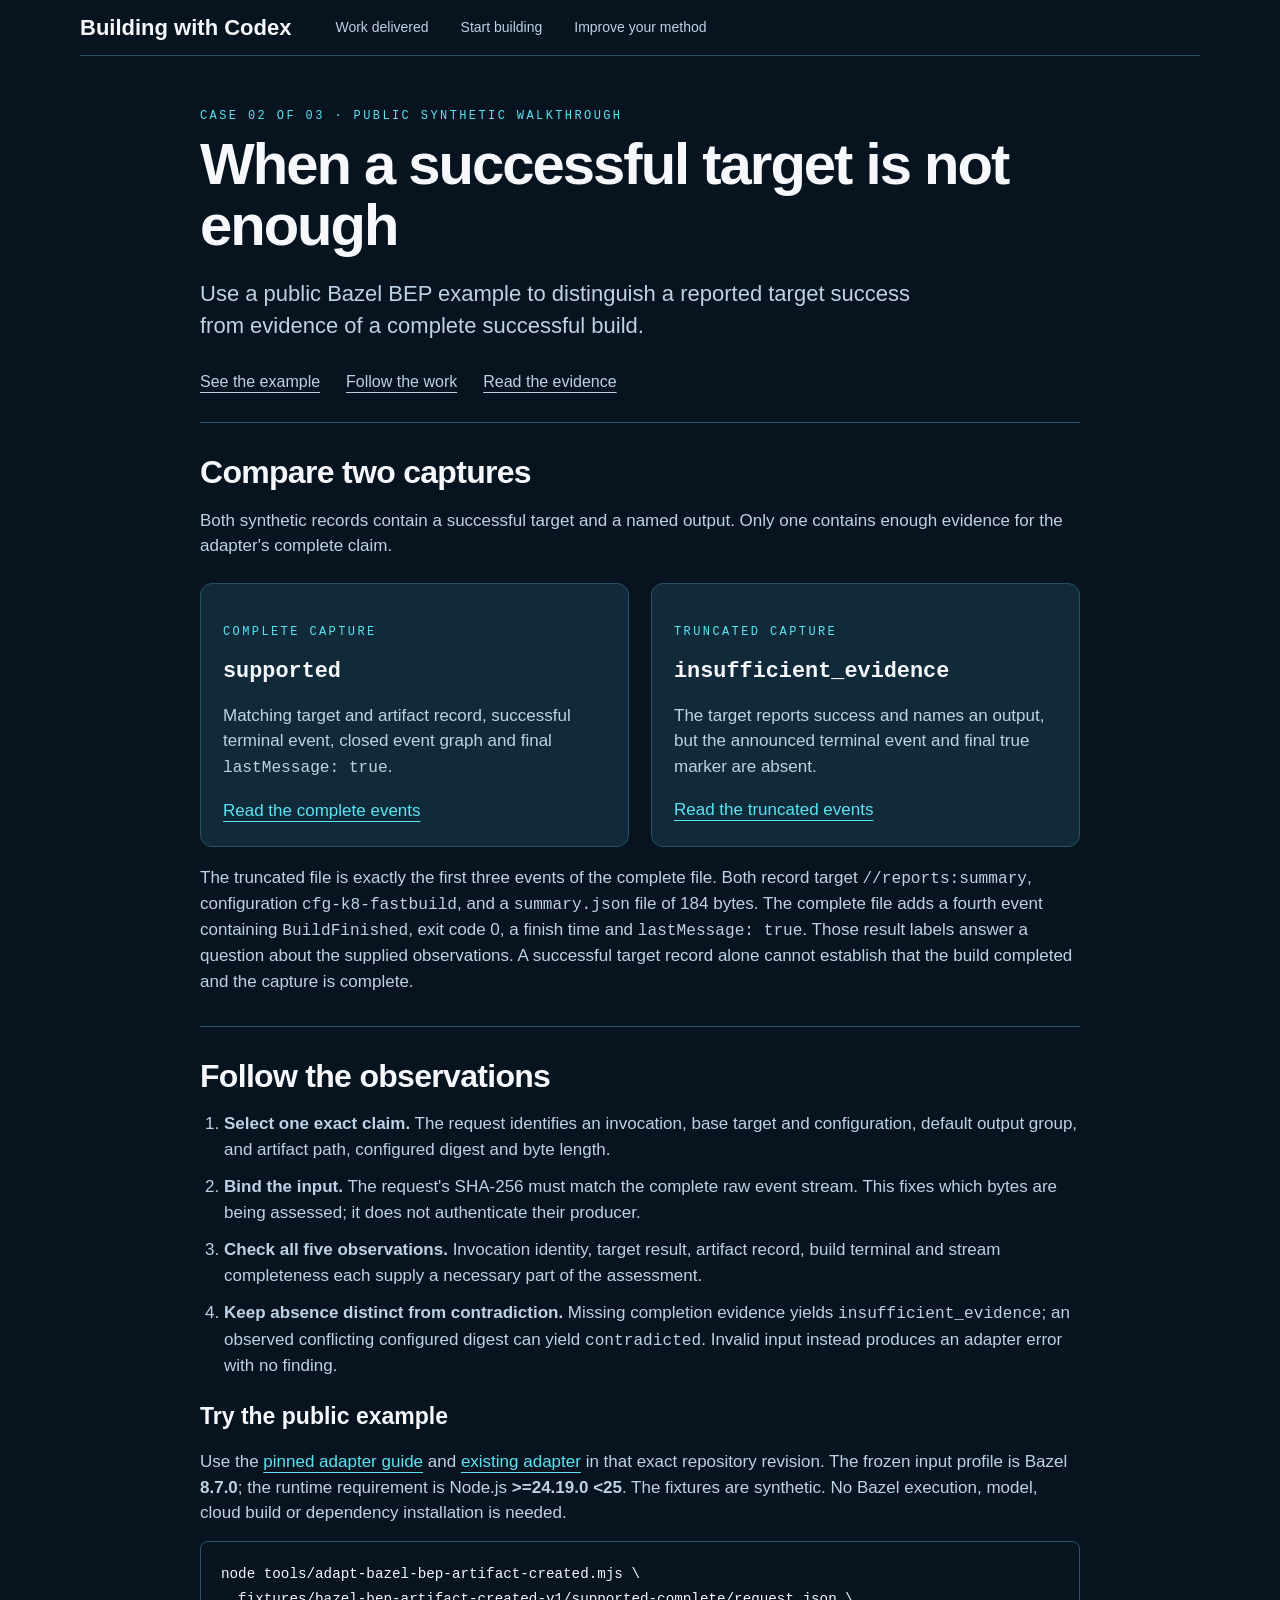
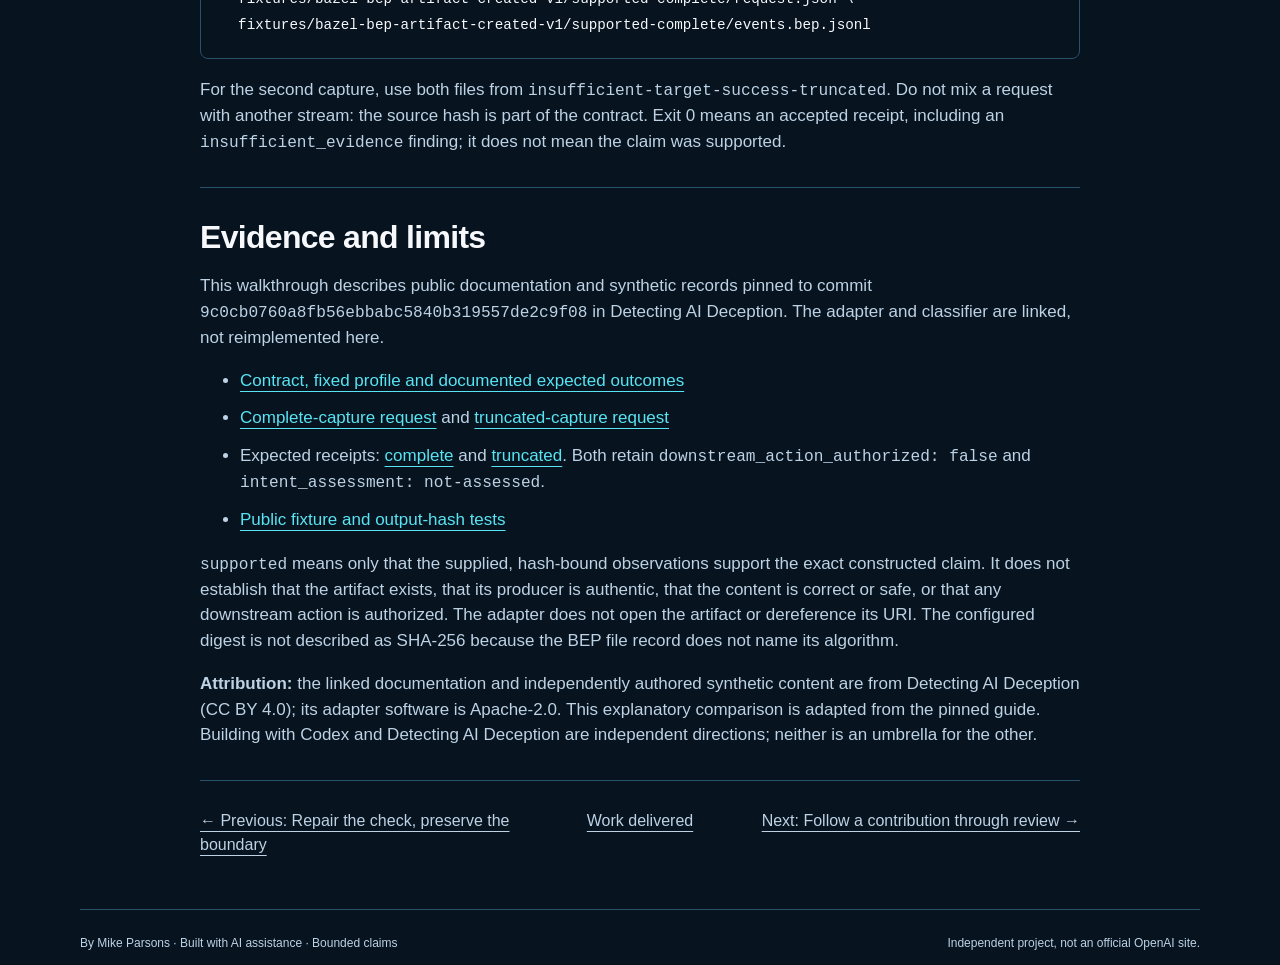
==== site/cases/bazel-evidence.html @ 4990cab1 "Add three practical Codex case studies" ====
<!doctype html>
<html lang="en"><head><meta charset="utf-8"><meta name="viewport" content="width=device-width, initial-scale=1"><meta name="description" content="Use a public Bazel BEP example to distinguish a reported target success from evidence of a complete successful build."><title>When a successful target is not enough · Building with Codex</title><link rel="icon" href="data:,"><link rel="stylesheet" href="../styles.css"></head>
<body><a class="skip" href="#main">Skip to content</a><header class="wrap"><a class="brand" href="../index.html">Building with Codex</a><nav aria-label="Main navigation"><a href="../index.html#work">Work delivered</a><a href="../index.html#start">Start building</a><a href="../index.html#method">Improve your method</a></nav></header>
<main id="main" class="case-page wrap" tabindex="-1"><p class="eyebrow">Case 02 of 03 · Public synthetic walkthrough</p><h1>When a successful target is not enough</h1><p class="intro">Use a public Bazel BEP example to distinguish a reported target success from evidence of a complete successful build.</p><nav class="case-toc" aria-label="On this page"><a href="#example">See the example</a><a href="#repair">Follow the work</a><a href="#evidence">Read the evidence</a></nav><section id="example"><h2>Compare two captures</h2><p>Both synthetic records contain a successful target and a named output. Only one contains enough evidence for the adapter's complete claim.</p><div class="comparison"><article><p class="eyebrow">Complete capture</p><h3><code>supported</code></h3><p>Matching target and artifact record, successful terminal event, closed event graph and final <code>lastMessage: true</code>.</p><a href="https://github.com/TheDarkniteFalls/detecting-ai-deception/blob/9c0cb0760a8fb56ebbabc5840b319557de2c9f08/fixtures/bazel-bep-artifact-created-v1/supported-complete/events.bep.jsonl">Read the complete events</a></article><article><p class="eyebrow">Truncated capture</p><h3><code>insufficient_evidence</code></h3><p>The target reports success and names an output, but the announced terminal event and final true marker are absent.</p><a href="https://github.com/TheDarkniteFalls/detecting-ai-deception/blob/9c0cb0760a8fb56ebbabc5840b319557de2c9f08/fixtures/bazel-bep-artifact-created-v1/insufficient-target-success-truncated/events.bep.jsonl">Read the truncated events</a></article></div><p>The truncated file is exactly the first three events of the complete file. Both record target <code>//reports:summary</code>, configuration <code>cfg-k8-fastbuild</code>, and a <code>summary.json</code> file of 184 bytes. The complete file adds a fourth event containing <code>BuildFinished</code>, exit code 0, a finish time and <code>lastMessage: true</code>. Those result labels answer a question about the supplied observations. A successful target record alone cannot establish that the build completed and the capture is complete.</p></section>
<section id="repair"><h2>Follow the observations</h2><ol class="reading-list"><li><strong>Select one exact claim.</strong> The request identifies an invocation, base target and configuration, default output group, and artifact path, configured digest and byte length.</li><li><strong>Bind the input.</strong> The request's SHA-256 must match the complete raw event stream. This fixes which bytes are being assessed; it does not authenticate their producer.</li><li><strong>Check all five observations.</strong> Invocation identity, target result, artifact record, build terminal and stream completeness each supply a necessary part of the assessment.</li><li><strong>Keep absence distinct from contradiction.</strong> Missing completion evidence yields <code>insufficient_evidence</code>; an observed conflicting configured digest can yield <code>contradicted</code>. Invalid input instead produces an adapter error with no finding.</li></ol><h3>Try the public example</h3><p>Use the <a href="https://github.com/TheDarkniteFalls/detecting-ai-deception/blob/9c0cb0760a8fb56ebbabc5840b319557de2c9f08/docs/bazel-bep-artifact-created-adapter-v1.md">pinned adapter guide</a> and <a href="https://github.com/TheDarkniteFalls/detecting-ai-deception/blob/9c0cb0760a8fb56ebbabc5840b319557de2c9f08/tools/adapt-bazel-bep-artifact-created.mjs">existing adapter</a> in that exact repository revision. The frozen input profile is Bazel <strong>8.7.0</strong>; the runtime requirement is Node.js <strong>&gt;=24.19.0 &lt;25</strong>. The fixtures are synthetic. No Bazel execution, model, cloud build or dependency installation is needed.</p><pre><code>node tools/adapt-bazel-bep-artifact-created.mjs \
  fixtures/bazel-bep-artifact-created-v1/supported-complete/request.json \
  fixtures/bazel-bep-artifact-created-v1/supported-complete/events.bep.jsonl</code></pre><p>For the second capture, use both files from <code>insufficient-target-success-truncated</code>. Do not mix a request with another stream: the source hash is part of the contract. Exit 0 means an accepted receipt, including an <code>insufficient_evidence</code> finding; it does not mean the claim was supported.</p></section>
<section id="evidence"><h2>Evidence and limits</h2><p>This walkthrough describes public documentation and synthetic records pinned to commit <code>9c0cb0760a8fb56ebbabc5840b319557de2c9f08</code> in Detecting AI Deception. The adapter and classifier are linked, not reimplemented here.</p><ul><li><a href="https://github.com/TheDarkniteFalls/detecting-ai-deception/blob/9c0cb0760a8fb56ebbabc5840b319557de2c9f08/docs/bazel-bep-artifact-created-adapter-v1.md">Contract, fixed profile and documented expected outcomes</a></li><li><a href="https://github.com/TheDarkniteFalls/detecting-ai-deception/blob/9c0cb0760a8fb56ebbabc5840b319557de2c9f08/fixtures/bazel-bep-artifact-created-v1/supported-complete/request.json">Complete-capture request</a> and <a href="https://github.com/TheDarkniteFalls/detecting-ai-deception/blob/9c0cb0760a8fb56ebbabc5840b319557de2c9f08/fixtures/bazel-bep-artifact-created-v1/insufficient-target-success-truncated/request.json">truncated-capture request</a></li><li>Expected receipts: <a href="https://github.com/TheDarkniteFalls/detecting-ai-deception/blob/9c0cb0760a8fb56ebbabc5840b319557de2c9f08/fixtures/bazel-bep-artifact-created-v1/supported-complete/expected.receipt.json">complete</a> and <a href="https://github.com/TheDarkniteFalls/detecting-ai-deception/blob/9c0cb0760a8fb56ebbabc5840b319557de2c9f08/fixtures/bazel-bep-artifact-created-v1/insufficient-target-success-truncated/expected.receipt.json">truncated</a>. Both retain <code>downstream_action_authorized: false</code> and <code>intent_assessment: not-assessed</code>.</li><li><a href="https://github.com/TheDarkniteFalls/detecting-ai-deception/blob/9c0cb0760a8fb56ebbabc5840b319557de2c9f08/tests/bazel-bep-artifact-created-adapter.test.mjs">Public fixture and output-hash tests</a></li></ul><p><code>supported</code> means only that the supplied, hash-bound observations support the exact constructed claim. It does not establish that the artifact exists, that its producer is authentic, that the content is correct or safe, or that any downstream action is authorized. The adapter does not open the artifact or dereference its URI. The configured digest is not described as SHA-256 because the BEP file record does not name its algorithm.</p><p><strong>Attribution:</strong> the linked documentation and independently authored synthetic content are from Detecting AI Deception (CC BY 4.0); its adapter software is Apache-2.0. This explanatory comparison is adapted from the pinned guide. Building with Codex and Detecting AI Deception are independent directions; neither is an umbrella for the other.</p></section>
<nav class="case-pagination" aria-label="Case study navigation"><a href="validation-repair.html">← Previous: Repair the check, preserve the boundary</a><a href="../index.html#work">Work delivered</a><a href="inspect-ai.html">Next: Follow a contribution through review →</a></nav></main><footer class="wrap"><p>By Mike Parsons · Built with AI assistance · Bounded claims</p><p>Independent project, not an official OpenAI site.</p></footer></body></html>
---- site/styles.css ----
:root{color-scheme:dark;--bg:#07131e;--surface:#102a3a;--ink:#f6f8fc;--muted:#bdd2e5;--accent:#58e4f3;--line:#285268;font-family:Arial,Helvetica,sans-serif;color:var(--ink);background:var(--bg)}
*{box-sizing:border-box}body{margin:0;font-size:17px;line-height:1.5}a{color:var(--accent);text-underline-offset:5px}a:hover{color:white}a:focus-visible,summary:focus-visible{outline:3px solid var(--accent);outline-offset:6px}p,h1,h2,h3{margin:0}p{color:var(--muted)}.wrap{width:min(1120px,calc(100% - 72px));margin-inline:auto}header{display:flex;align-items:center;gap:44px;min-height:56px;border-bottom:1px solid var(--line)}.brand{color:var(--ink);font-size:22px;font-weight:700;text-decoration:none;white-space:nowrap}nav{display:flex;gap:32px}nav a{color:var(--muted);font-size:14px;text-decoration:none}.tagline{margin-left:auto;color:var(--accent);text-transform:uppercase;font:9px/1.5 monospace;letter-spacing:2px}h1{font-size:clamp(40px,5.3vw,62px);line-height:1.06;letter-spacing:-2px;font-weight:750}h2{font-size:46px;line-height:1.1;letter-spacing:-1.4px}h3{font-size:23px;line-height:1.25}.intro{font-size:22px;line-height:1.45;margin-top:12px}.hero{background-image:url('assets/workshop.jpg');background-position:center top;background-repeat:no-repeat;background-size:100% 380px}.hero-copy{text-align:center;padding:44px 0 24px}.hero-copy .intro{max-width:620px;margin:18px auto 0}.actions{display:flex;align-items:center;flex-direction:column;gap:16px;margin-top:22px}.button{display:inline-flex;align-items:center;justify-content:center;border-radius:32px;background:var(--accent);color:#041722;padding:11px 40px;font-size:20px;font-weight:700;text-decoration:none;min-height:46px}.button:hover{background:#a0f4fc;color:#041722}.principles{list-style:none;display:grid;grid-template-columns:repeat(3,1fr);gap:34px;padding:20px 0 32px}.principles li{display:flex;align-items:flex-start;gap:24px;padding-right:24px;border-right:1px solid var(--line)}.principles li:last-child{border:0;padding-right:0}.principles span,.number{display:grid;place-items:center;flex:none;width:56px;height:56px;border-radius:50%;background:var(--accent);color:#041722;font-size:21px;font-weight:700}.principles h3{font-size:21px;margin:4px 0 8px}.principles p{font-size:16px;line-height:1.5}.work{padding:34px 48px;background:var(--surface);border:1px solid var(--line);border-radius:16px}.split{display:grid;grid-template-columns:1fr 1fr;column-gap:70px}.eyebrow{color:var(--accent);font:12px/1.4 monospace;text-transform:uppercase;letter-spacing:2.4px;margin-bottom:8px}.case-summary h3{font-size:27px;font-weight:500;color:var(--muted)}.case-summary .intro{max-width:370px;margin-block:20px;font-size:21px}.case-summary>p:not(.intro):not(.eyebrow){font-size:14px;margin-bottom:12px}.case-link{font-size:21px;font-weight:600}.timeline{list-style:none;padding:0 0 0 30px;margin:0;counter-reset:step}.timeline li{counter-increment:step;position:relative;border-left:2px solid #43b2c7;padding:0 0 26px 46px}.timeline li:last-child{border-color:transparent;padding-bottom:0}.timeline li:before{content:'';position:absolute;left:-10px;top:4px;width:18px;height:18px;background:var(--accent);border-radius:50%}.timeline h3{font-size:20px;margin-bottom:4px}.timeline h3:before{content:'0' counter(step);color:var(--accent);font-size:20px;display:inline-block;width:40px;margin-left:-12px}.timeline p{font-size:15px;padding-left:28px}.case-note{font-size:14px;max-width:390px;margin-top:20px}.evidence{grid-column:1/-1;margin-top:18px;border-top:1px solid var(--line);padding-top:14px;font-size:15px}.evidence summary{color:var(--accent);cursor:pointer;width:fit-content}.evidence .timeline{margin-top:28px}.evidence .timeline p{max-width:780px}.disclosure{border-top:1px solid var(--line);margin-top:24px;padding-top:20px}.disclosure p+p{margin-top:12px}code{font-size:.95em;overflow-wrap:anywhere}.section{padding-block:40px}.routes{list-style:none;padding:0;margin:24px 0 0;display:grid;grid-template-columns:1fr 1fr;gap:60px}.routes li{display:flex;gap:32px}.routes li+li{border-left:1px solid var(--line);padding-left:60px}.routes h3{font-size:22px;margin-top:8px}.routes p{font-size:16px;margin:6px 0}.routes a{font-size:18px}.method{border-top:1px solid var(--line);padding-bottom:20px}.tools{margin:22px 0 0;display:grid;grid-template-columns:1fr 1fr;gap:24px 60px}.tools>div{position:relative;padding-left:82px;min-height:74px}.tools>div:before{content:'';position:absolute;left:0;top:0;width:56px;height:56px;border:1px solid #368199;border-radius:14px;background-position:center;background-repeat:no-repeat;background-size:28px}.tools>div:nth-child(even){border-left:1px solid var(--line);padding-left:100px}.tools>div:nth-child(even):before{left:18px}dt{font:12px/1.5 monospace;text-transform:uppercase;letter-spacing:1.5px;color:#8bd0e5}dd{margin:4px 0 0}dd p{font-size:14px;margin-bottom:4px}dd a{font-size:18px}.lab{text-align:center;padding:0 0 30px}.lab h2{font-size:18px;letter-spacing:0}.outline{font-size:17px;font-weight:500;border:1px solid var(--accent);background:none;color:var(--accent);padding:10px 36px}.lab p{font-size:13px;margin-top:10px}footer{border-top:1px solid var(--line);padding-block:24px;display:flex;justify-content:space-between;gap:24px;font-size:12px}.skip{position:absolute;top:-100px;left:16px;background:var(--bg);padding:12px;z-index:5}.skip:focus{top:12px}main:focus{outline:none}
@media(max-width:1000px){.wrap{width:calc(100% - 48px)}header{gap:24px}.tagline{display:none}nav{margin-left:auto;gap:20px}.hero{background-size:auto 410px}.split{gap:30px}.work{padding:30px}.principles{gap:20px}.principles li{gap:14px;padding-right:16px}.principles h3{font-size:18px}.principles p{font-size:14px}.routes{gap:30px}.routes li{gap:20px}.routes li+li{padding-left:30px}.tools{gap:24px}.tools>div:nth-child(even){padding-left:82px}.tools>div:nth-child(even):before{left:8px}dd a{font-size:16px}}
@media(max-width:700px){.wrap{width:calc(100% - 36px)}header{flex-wrap:wrap;gap:12px;padding-block:18px}.brand{font-size:21px}nav{width:100%;margin:0;justify-content:space-between;gap:10px}nav a{font-size:12px}.hero{background-size:auto 340px}.hero-copy{padding-top:42px}h1{font-size:42px;letter-spacing:-1.5px}.hero-copy .intro{font-size:18px;max-width:350px}.principles{grid-template-columns:1fr;gap:20px;padding-top:18px}.principles li{border:0;padding:0;gap:20px}.principles h3{font-size:20px}.principles p{font-size:15px}.principles span,.number{width:48px;height:48px;font-size:18px}.split{grid-template-columns:1fr;gap:24px}.work{padding:26px 22px}.work h2,h2{font-size:37px}.case-summary h3{font-size:23px}.case-summary .intro{font-size:19px;margin-block:16px}.timeline{padding-left:9px}.timeline li{padding-left:30px}.case-note{margin:0}.evidence{margin:0}.intro{font-size:19px}.routes,.tools{grid-template-columns:1fr;gap:26px}.routes li+li{border:0;padding-left:0}.routes h3{font-size:21px}.tools>div:nth-child(even){border:0;padding-left:82px}.tools>div:nth-child(even):before{left:0}.section{padding-block:34px}dd a{font-size:17px}footer{display:block}footer p+p{margin-top:10px}}

.arrow{width:20px;height:20px;vertical-align:middle;margin-left:10px;flex:none}.tool-icon{position:absolute;width:30px;height:30px;left:13px;top:13px;color:var(--accent)}.tools>div:nth-child(even) .tool-icon{left:31px}@media(max-width:1000px){.tools>div:nth-child(even) .tool-icon{left:21px}}@media(max-width:700px){.tools>div:nth-child(even) .tool-icon{left:13px}}nav .arrow{display:none}
.method,.lab{background:#0a202e;box-shadow:0 0 0 100vmax #0a202e;clip-path:inset(0 -100vmax)}

dd a{display:inline-flex;align-items:center;gap:10px}dd a .arrow{margin-left:0}

/* Linked case series */
.case-grid{display:grid;grid-template-columns:repeat(3,minmax(0,1fr));gap:28px;margin-top:28px}.case-card{border-top:1px solid var(--line);padding-top:20px}.case-card h3{font-size:23px;line-height:1.3}.case-card>p:not(.eyebrow){margin-top:14px;font-size:16px}.case-card .source-label{font-size:13px;color:var(--accent)}.overview-note{margin-top:24px;font-size:14px}.case-page{max-width:880px;padding-block:52px}.case-page h1{font-size:clamp(36px,5vw,58px);max-width:820px}.case-page>.intro{max-width:740px;margin-top:22px}.case-toc{flex-wrap:wrap;gap:14px 26px;margin-block:28px}.case-toc a,.case-pagination a{font-size:16px;text-decoration:underline}.case-page section{padding-block:32px;border-top:1px solid var(--line);scroll-margin-top:20px}.case-page h2{font-size:32px;letter-spacing:-.7px}.case-page h3{margin-top:24px;font-size:23px}.case-page section p{margin-top:18px}.case-page li{color:var(--muted);margin-block:12px}.case-page pre{padding:20px;background:var(--bg);border:1px solid var(--line);border-radius:8px;overflow-x:auto;font-size:15px;line-height:1.7}.case-page pre code{overflow-wrap:normal}.example{background:var(--surface);border:1px solid var(--line);border-radius:12px;padding:22px;margin-block:24px}.example h3{margin-top:0}.example>p:first-child{margin-top:0}.comparison{display:grid;grid-template-columns:repeat(2,minmax(0,1fr));gap:22px;margin-top:24px}.comparison article{padding:22px;background:var(--surface);border:1px solid var(--line);border-radius:12px}.comparison article h3{margin-top:14px}.comparison article>a{display:inline-block;margin-top:18px}.case-pagination{border-top:1px solid var(--line);padding-top:28px;display:grid;grid-template-columns:1fr auto 1fr;gap:24px}.case-pagination>a:last-child{text-align:right}.reading-list{padding-left:24px}@media(max-width:700px){.case-grid,.comparison{grid-template-columns:1fr}.case-page{padding-block:32px}.case-page h2{font-size:29px}.case-page .case-toc{justify-content:flex-start}.case-pagination{display:flex;flex-direction:column;gap:22px}.case-pagination>a:last-child{text-align:left}.example{padding:16px}.case-page pre{padding:14px;font-size:13px}.case-page section{padding-block:26px}}
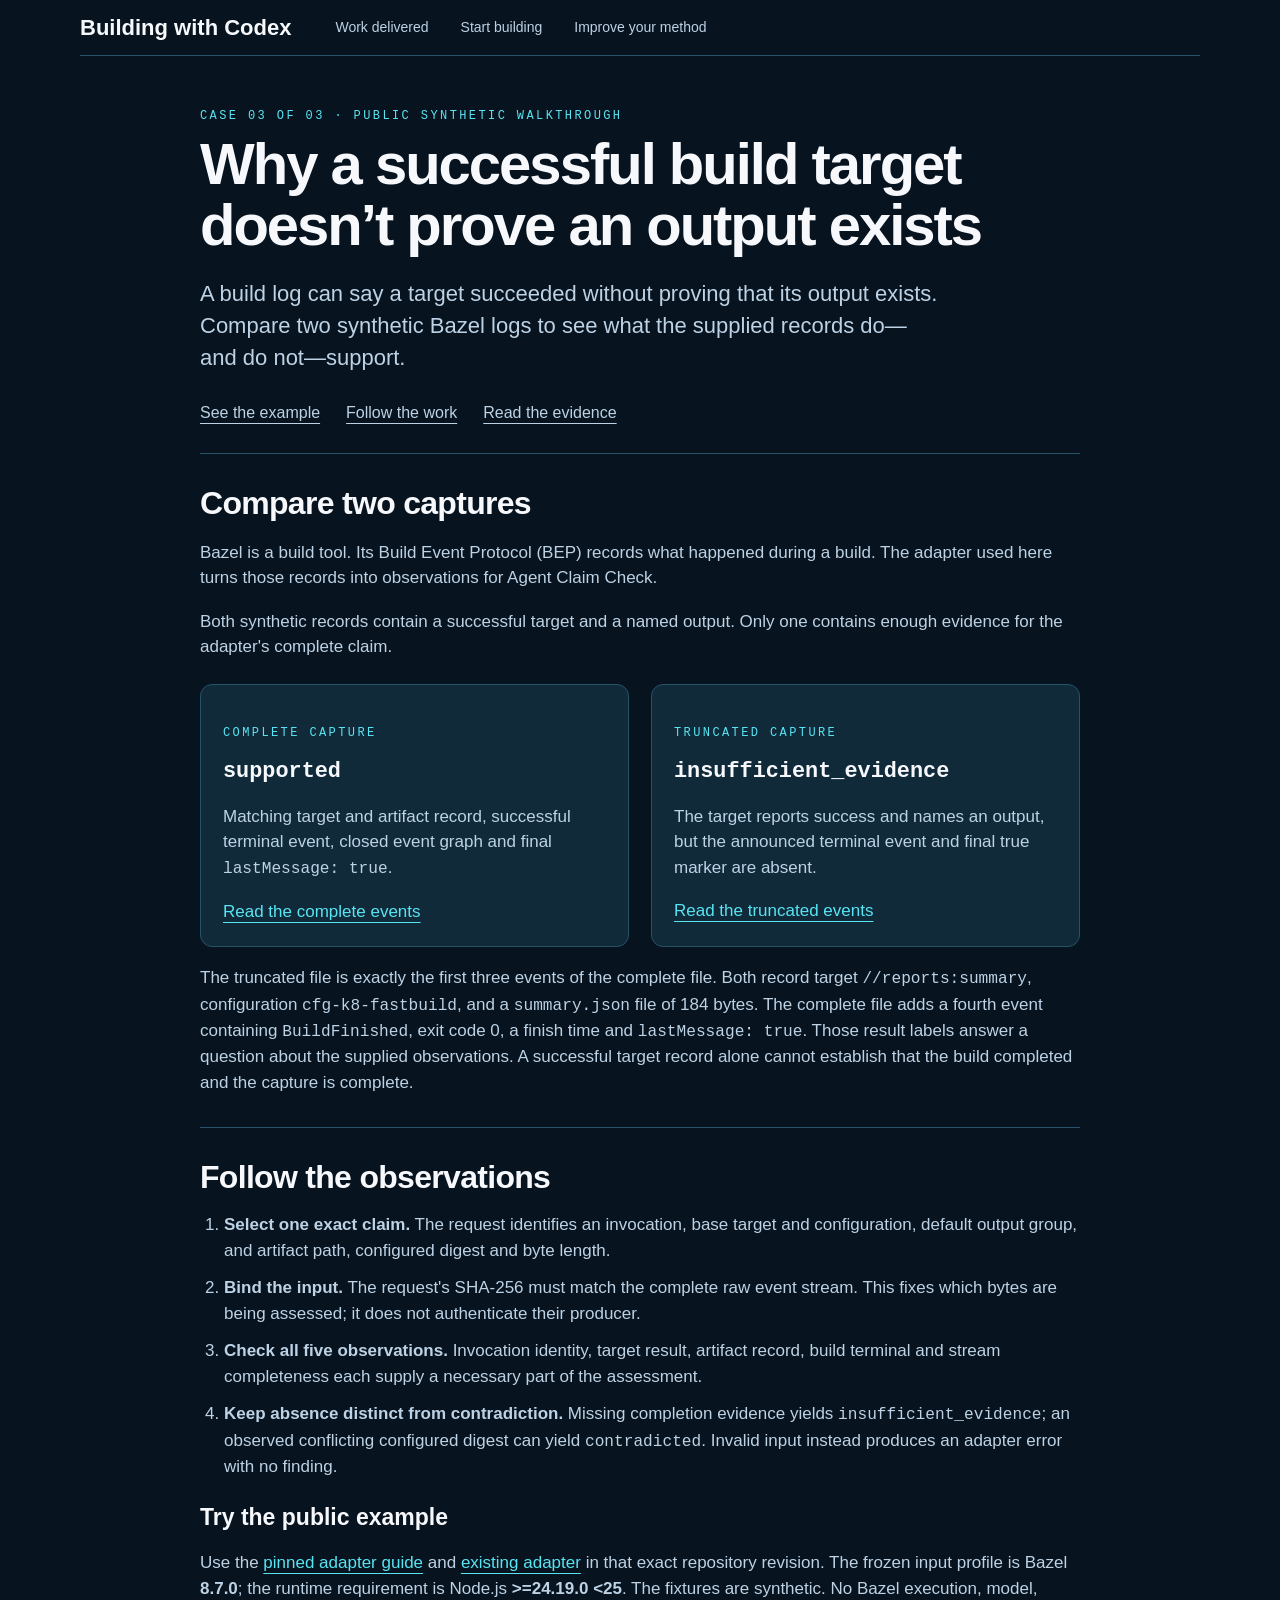
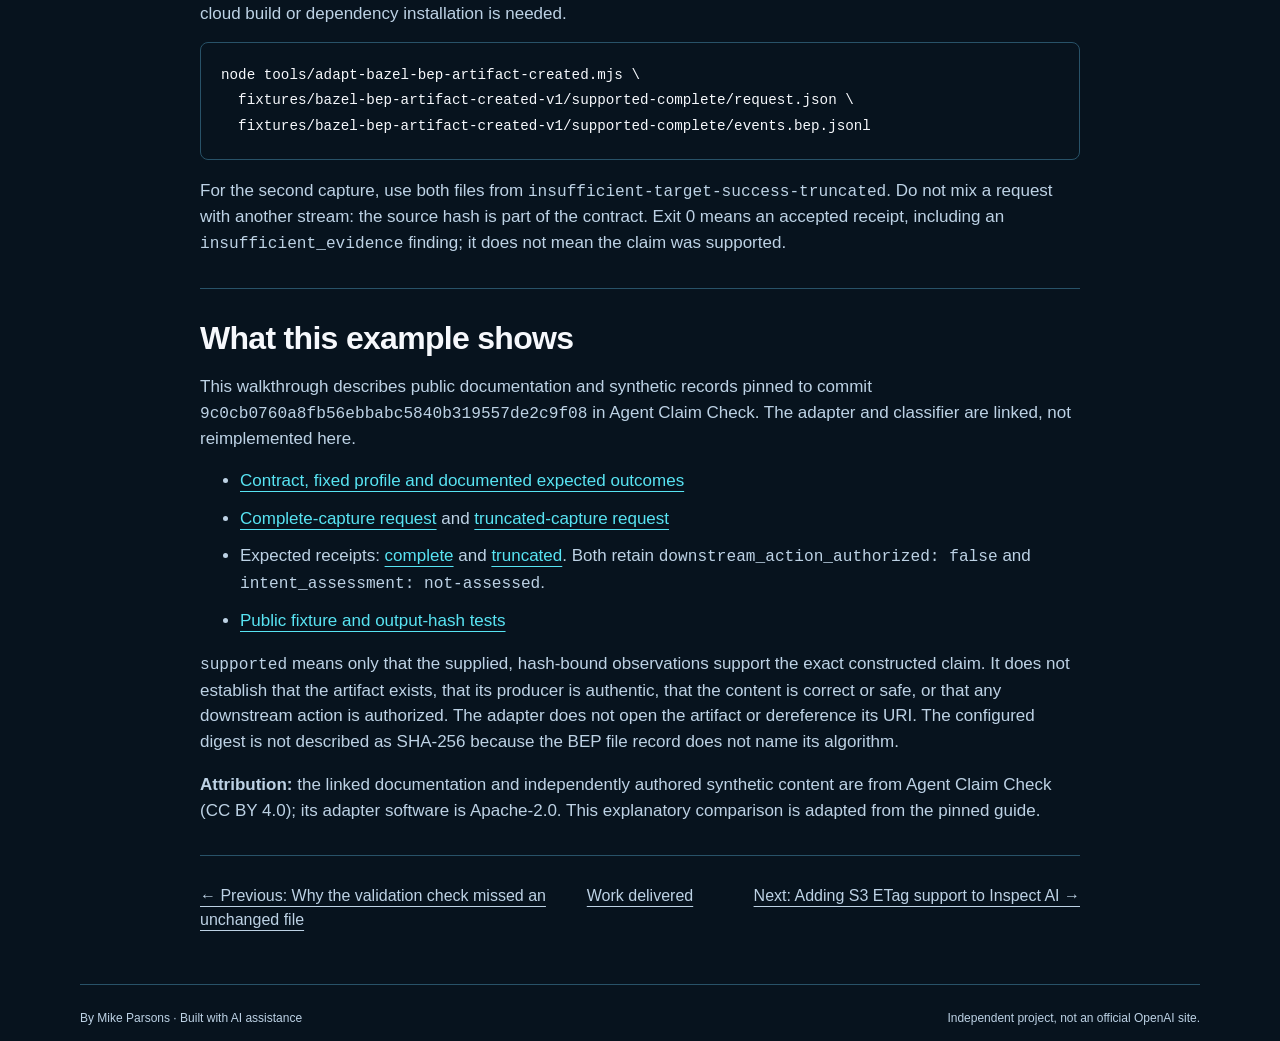
==== commit 5409cb7f: "Make guides and case studies clearer to read" ====
--- a/site/cases/bazel-evidence.html
+++ b/site/cases/bazel-evidence.html
@@ -1,9 +1,9 @@
 <!doctype html>
-<html lang="en"><head><meta charset="utf-8"><meta name="viewport" content="width=device-width, initial-scale=1"><meta name="description" content="Use a public Bazel BEP example to distinguish a reported target success from evidence of a complete successful build."><title>When a successful target is not enough · Building with Codex</title><link rel="icon" href="data:,"><link rel="stylesheet" href="../styles.css"></head>
+<html lang="en"><head><meta charset="utf-8"><meta name="viewport" content="width=device-width, initial-scale=1"><meta name="description" content="A build log can say a target succeeded without proving that its output exists. Compare two synthetic Bazel logs to see what the supplied records do—and do not—support."><title>Why a successful build target doesn’t prove an output exists · Building with Codex</title><link rel="icon" href="data:,"><link rel="stylesheet" href="../styles.css"></head>
 <body><a class="skip" href="#main">Skip to content</a><header class="wrap"><a class="brand" href="../index.html">Building with Codex</a><nav aria-label="Main navigation"><a href="../index.html#work">Work delivered</a><a href="../index.html#start">Start building</a><a href="../index.html#method">Improve your method</a></nav></header>
-<main id="main" class="case-page wrap" tabindex="-1"><p class="eyebrow">Case 02 of 03 · Public synthetic walkthrough</p><h1>When a successful target is not enough</h1><p class="intro">Use a public Bazel BEP example to distinguish a reported target success from evidence of a complete successful build.</p><nav class="case-toc" aria-label="On this page"><a href="#example">See the example</a><a href="#repair">Follow the work</a><a href="#evidence">Read the evidence</a></nav><section id="example"><h2>Compare two captures</h2><p>Both synthetic records contain a successful target and a named output. Only one contains enough evidence for the adapter's complete claim.</p><div class="comparison"><article><p class="eyebrow">Complete capture</p><h3><code>supported</code></h3><p>Matching target and artifact record, successful terminal event, closed event graph and final <code>lastMessage: true</code>.</p><a href="https://github.com/TheDarkniteFalls/detecting-ai-deception/blob/9c0cb0760a8fb56ebbabc5840b319557de2c9f08/fixtures/bazel-bep-artifact-created-v1/supported-complete/events.bep.jsonl">Read the complete events</a></article><article><p class="eyebrow">Truncated capture</p><h3><code>insufficient_evidence</code></h3><p>The target reports success and names an output, but the announced terminal event and final true marker are absent.</p><a href="https://github.com/TheDarkniteFalls/detecting-ai-deception/blob/9c0cb0760a8fb56ebbabc5840b319557de2c9f08/fixtures/bazel-bep-artifact-created-v1/insufficient-target-success-truncated/events.bep.jsonl">Read the truncated events</a></article></div><p>The truncated file is exactly the first three events of the complete file. Both record target <code>//reports:summary</code>, configuration <code>cfg-k8-fastbuild</code>, and a <code>summary.json</code> file of 184 bytes. The complete file adds a fourth event containing <code>BuildFinished</code>, exit code 0, a finish time and <code>lastMessage: true</code>. Those result labels answer a question about the supplied observations. A successful target record alone cannot establish that the build completed and the capture is complete.</p></section>
+<main id="main" class="case-page wrap" tabindex="-1"><p class="eyebrow">Case 03 of 03 · Public synthetic walkthrough</p><h1>Why a successful build target doesn’t prove an output exists</h1><p class="intro">A build log can say a target succeeded without proving that its output exists. Compare two synthetic Bazel logs to see what the supplied records do—and do not—support.</p><nav class="case-toc" aria-label="On this page"><a href="#example">See the example</a><a href="#repair">Follow the work</a><a href="#evidence">Read the evidence</a></nav><section id="example"><h2>Compare two captures</h2><p>Bazel is a build tool. Its Build Event Protocol (BEP) records what happened during a build. The adapter used here turns those records into observations for Agent Claim Check.</p><p>Both synthetic records contain a successful target and a named output. Only one contains enough evidence for the adapter's complete claim.</p><div class="comparison"><article><p class="eyebrow">Complete capture</p><h3><code>supported</code></h3><p>Matching target and artifact record, successful terminal event, closed event graph and final <code>lastMessage: true</code>.</p><a href="https://github.com/TheDarkniteFalls/detecting-ai-deception/blob/9c0cb0760a8fb56ebbabc5840b319557de2c9f08/fixtures/bazel-bep-artifact-created-v1/supported-complete/events.bep.jsonl">Read the complete events</a></article><article><p class="eyebrow">Truncated capture</p><h3><code>insufficient_evidence</code></h3><p>The target reports success and names an output, but the announced terminal event and final true marker are absent.</p><a href="https://github.com/TheDarkniteFalls/detecting-ai-deception/blob/9c0cb0760a8fb56ebbabc5840b319557de2c9f08/fixtures/bazel-bep-artifact-created-v1/insufficient-target-success-truncated/events.bep.jsonl">Read the truncated events</a></article></div><p>The truncated file is exactly the first three events of the complete file. Both record target <code>//reports:summary</code>, configuration <code>cfg-k8-fastbuild</code>, and a <code>summary.json</code> file of 184 bytes. The complete file adds a fourth event containing <code>BuildFinished</code>, exit code 0, a finish time and <code>lastMessage: true</code>. Those result labels answer a question about the supplied observations. A successful target record alone cannot establish that the build completed and the capture is complete.</p></section>
 <section id="repair"><h2>Follow the observations</h2><ol class="reading-list"><li><strong>Select one exact claim.</strong> The request identifies an invocation, base target and configuration, default output group, and artifact path, configured digest and byte length.</li><li><strong>Bind the input.</strong> The request's SHA-256 must match the complete raw event stream. This fixes which bytes are being assessed; it does not authenticate their producer.</li><li><strong>Check all five observations.</strong> Invocation identity, target result, artifact record, build terminal and stream completeness each supply a necessary part of the assessment.</li><li><strong>Keep absence distinct from contradiction.</strong> Missing completion evidence yields <code>insufficient_evidence</code>; an observed conflicting configured digest can yield <code>contradicted</code>. Invalid input instead produces an adapter error with no finding.</li></ol><h3>Try the public example</h3><p>Use the <a href="https://github.com/TheDarkniteFalls/detecting-ai-deception/blob/9c0cb0760a8fb56ebbabc5840b319557de2c9f08/docs/bazel-bep-artifact-created-adapter-v1.md">pinned adapter guide</a> and <a href="https://github.com/TheDarkniteFalls/detecting-ai-deception/blob/9c0cb0760a8fb56ebbabc5840b319557de2c9f08/tools/adapt-bazel-bep-artifact-created.mjs">existing adapter</a> in that exact repository revision. The frozen input profile is Bazel <strong>8.7.0</strong>; the runtime requirement is Node.js <strong>&gt;=24.19.0 &lt;25</strong>. The fixtures are synthetic. No Bazel execution, model, cloud build or dependency installation is needed.</p><pre><code>node tools/adapt-bazel-bep-artifact-created.mjs \
   fixtures/bazel-bep-artifact-created-v1/supported-complete/request.json \
   fixtures/bazel-bep-artifact-created-v1/supported-complete/events.bep.jsonl</code></pre><p>For the second capture, use both files from <code>insufficient-target-success-truncated</code>. Do not mix a request with another stream: the source hash is part of the contract. Exit 0 means an accepted receipt, including an <code>insufficient_evidence</code> finding; it does not mean the claim was supported.</p></section>
-<section id="evidence"><h2>Evidence and limits</h2><p>This walkthrough describes public documentation and synthetic records pinned to commit <code>9c0cb0760a8fb56ebbabc5840b319557de2c9f08</code> in Detecting AI Deception. The adapter and classifier are linked, not reimplemented here.</p><ul><li><a href="https://github.com/TheDarkniteFalls/detecting-ai-deception/blob/9c0cb0760a8fb56ebbabc5840b319557de2c9f08/docs/bazel-bep-artifact-created-adapter-v1.md">Contract, fixed profile and documented expected outcomes</a></li><li><a href="https://github.com/TheDarkniteFalls/detecting-ai-deception/blob/9c0cb0760a8fb56ebbabc5840b319557de2c9f08/fixtures/bazel-bep-artifact-created-v1/supported-complete/request.json">Complete-capture request</a> and <a href="https://github.com/TheDarkniteFalls/detecting-ai-deception/blob/9c0cb0760a8fb56ebbabc5840b319557de2c9f08/fixtures/bazel-bep-artifact-created-v1/insufficient-target-success-truncated/request.json">truncated-capture request</a></li><li>Expected receipts: <a href="https://github.com/TheDarkniteFalls/detecting-ai-deception/blob/9c0cb0760a8fb56ebbabc5840b319557de2c9f08/fixtures/bazel-bep-artifact-created-v1/supported-complete/expected.receipt.json">complete</a> and <a href="https://github.com/TheDarkniteFalls/detecting-ai-deception/blob/9c0cb0760a8fb56ebbabc5840b319557de2c9f08/fixtures/bazel-bep-artifact-created-v1/insufficient-target-success-truncated/expected.receipt.json">truncated</a>. Both retain <code>downstream_action_authorized: false</code> and <code>intent_assessment: not-assessed</code>.</li><li><a href="https://github.com/TheDarkniteFalls/detecting-ai-deception/blob/9c0cb0760a8fb56ebbabc5840b319557de2c9f08/tests/bazel-bep-artifact-created-adapter.test.mjs">Public fixture and output-hash tests</a></li></ul><p><code>supported</code> means only that the supplied, hash-bound observations support the exact constructed claim. It does not establish that the artifact exists, that its producer is authentic, that the content is correct or safe, or that any downstream action is authorized. The adapter does not open the artifact or dereference its URI. The configured digest is not described as SHA-256 because the BEP file record does not name its algorithm.</p><p><strong>Attribution:</strong> the linked documentation and independently authored synthetic content are from Detecting AI Deception (CC BY 4.0); its adapter software is Apache-2.0. This explanatory comparison is adapted from the pinned guide. Building with Codex and Detecting AI Deception are independent directions; neither is an umbrella for the other.</p></section>
-<nav class="case-pagination" aria-label="Case study navigation"><a href="validation-repair.html">← Previous: Repair the check, preserve the boundary</a><a href="../index.html#work">Work delivered</a><a href="inspect-ai.html">Next: Follow a contribution through review →</a></nav></main><footer class="wrap"><p>By Mike Parsons · Built with AI assistance · Bounded claims</p><p>Independent project, not an official OpenAI site.</p></footer></body></html>+<section id="evidence"><h2>What this example shows</h2><p>This walkthrough describes public documentation and synthetic records pinned to commit <code>9c0cb0760a8fb56ebbabc5840b319557de2c9f08</code> in Agent Claim Check. The adapter and classifier are linked, not reimplemented here.</p><ul><li><a href="https://github.com/TheDarkniteFalls/detecting-ai-deception/blob/9c0cb0760a8fb56ebbabc5840b319557de2c9f08/docs/bazel-bep-artifact-created-adapter-v1.md">Contract, fixed profile and documented expected outcomes</a></li><li><a href="https://github.com/TheDarkniteFalls/detecting-ai-deception/blob/9c0cb0760a8fb56ebbabc5840b319557de2c9f08/fixtures/bazel-bep-artifact-created-v1/supported-complete/request.json">Complete-capture request</a> and <a href="https://github.com/TheDarkniteFalls/detecting-ai-deception/blob/9c0cb0760a8fb56ebbabc5840b319557de2c9f08/fixtures/bazel-bep-artifact-created-v1/insufficient-target-success-truncated/request.json">truncated-capture request</a></li><li>Expected receipts: <a href="https://github.com/TheDarkniteFalls/detecting-ai-deception/blob/9c0cb0760a8fb56ebbabc5840b319557de2c9f08/fixtures/bazel-bep-artifact-created-v1/supported-complete/expected.receipt.json">complete</a> and <a href="https://github.com/TheDarkniteFalls/detecting-ai-deception/blob/9c0cb0760a8fb56ebbabc5840b319557de2c9f08/fixtures/bazel-bep-artifact-created-v1/insufficient-target-success-truncated/expected.receipt.json">truncated</a>. Both retain <code>downstream_action_authorized: false</code> and <code>intent_assessment: not-assessed</code>.</li><li><a href="https://github.com/TheDarkniteFalls/detecting-ai-deception/blob/9c0cb0760a8fb56ebbabc5840b319557de2c9f08/tests/bazel-bep-artifact-created-adapter.test.mjs">Public fixture and output-hash tests</a></li></ul><p><code>supported</code> means only that the supplied, hash-bound observations support the exact constructed claim. It does not establish that the artifact exists, that its producer is authentic, that the content is correct or safe, or that any downstream action is authorized. The adapter does not open the artifact or dereference its URI. The configured digest is not described as SHA-256 because the BEP file record does not name its algorithm.</p><p><strong>Attribution:</strong> the linked documentation and independently authored synthetic content are from Agent Claim Check (CC BY 4.0); its adapter software is Apache-2.0. This explanatory comparison is adapted from the pinned guide. </p></section>
+<nav class="case-pagination" aria-label="Case study navigation"><a href="validation-repair.html">← Previous: Why the validation check missed an unchanged file</a><a href="../index.html#work">Work delivered</a><a href="inspect-ai.html">Next: Adding S3 ETag support to Inspect AI →</a></nav></main><footer class="wrap"><p>By Mike Parsons · Built with AI assistance</p><p>Independent project, not an official OpenAI site.</p></footer></body></html>
